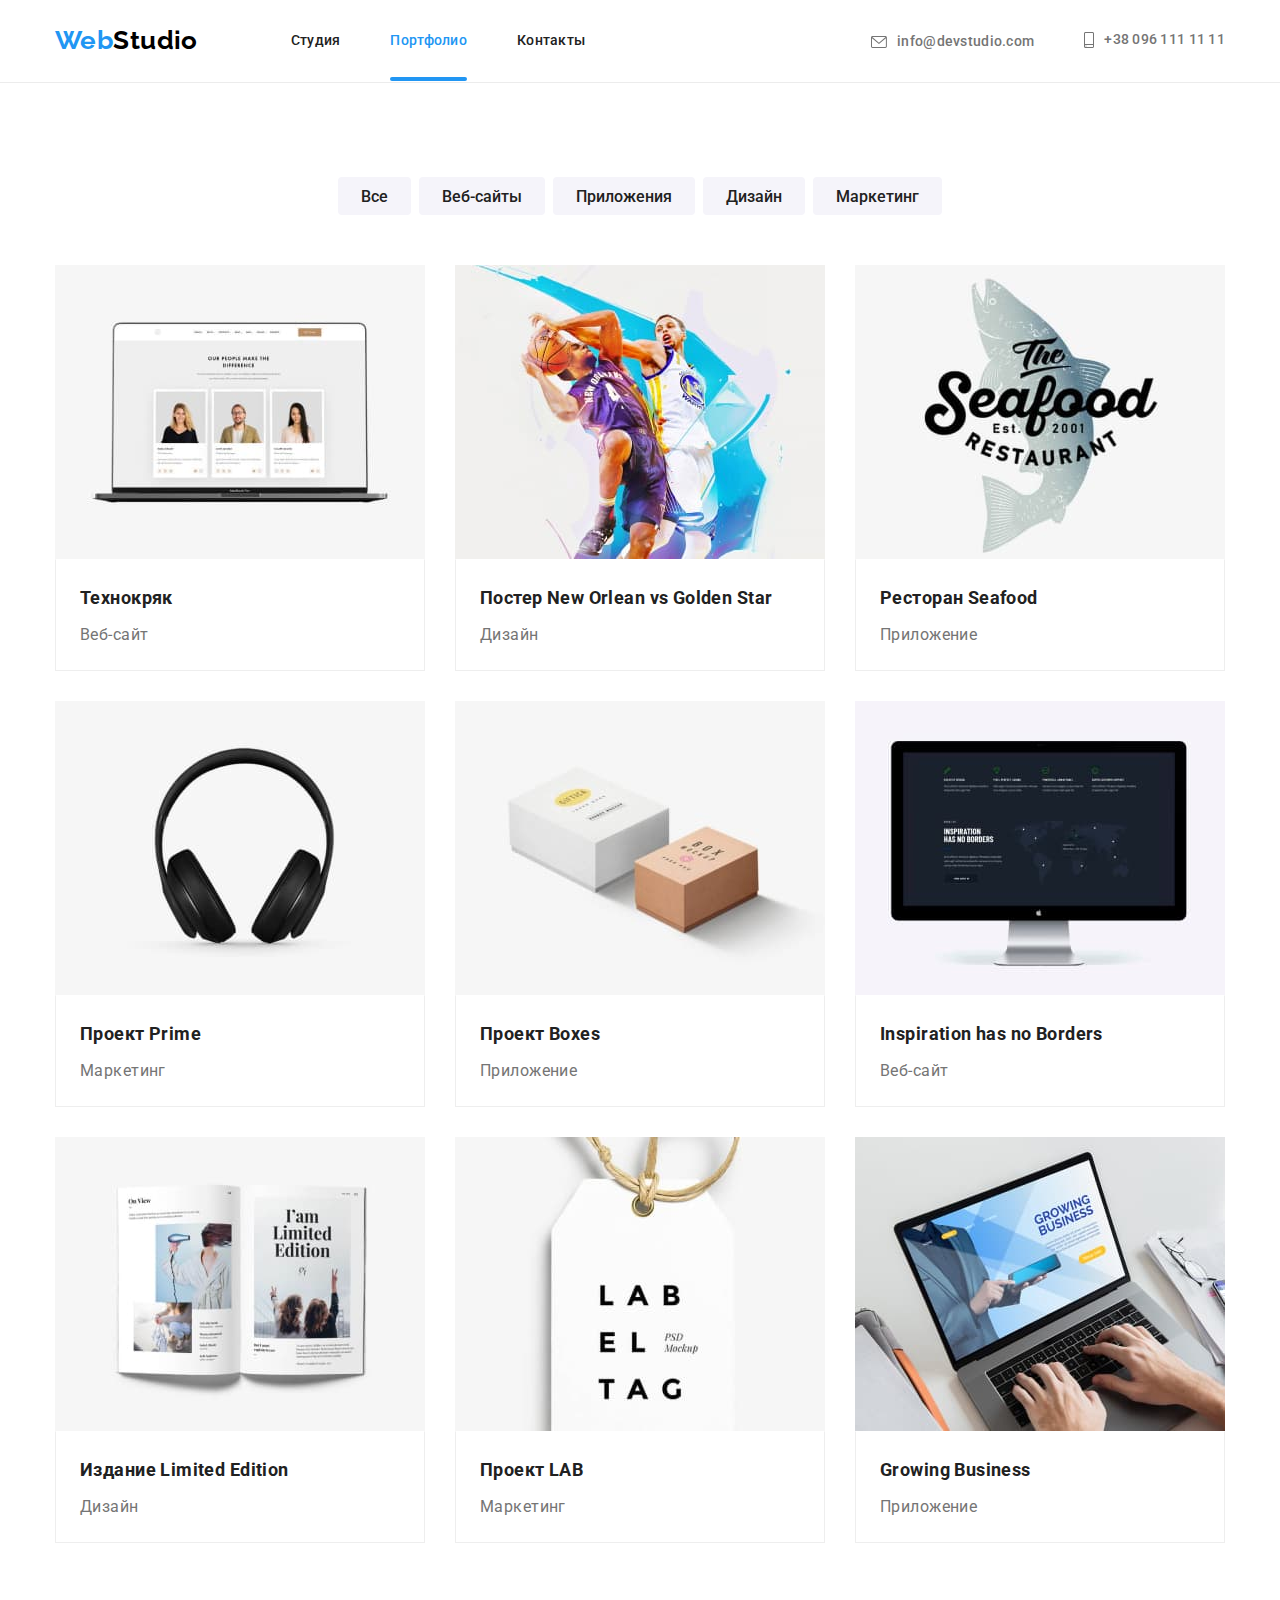
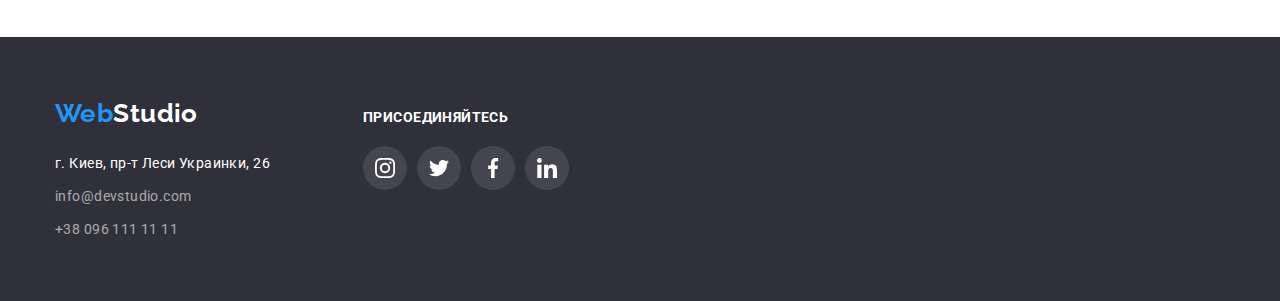
==== portfolio.html @ 41b69fe1 "start" ====
<!DOCTYPE html>
<html lang="ru">
  <head>
    <meta charset="UTF-8" />
    <meta name="viewport" content="width=device-width, initial-scale=1.0" />
    <title>Portfolio</title>
    <link rel="preconnect" href="https://fonts.gstatic.com" />
    <link
      href="https://fonts.googleapis.com/css2?family=Raleway:wght@700&family=Roboto:wght@400;500;700;900&display=swap"
      rel="stylesheet"
    />
    <link
      rel="stylesheet"
      href="https://cdnjs.cloudflare.com/ajax/libs/modern-normalize/1.0.0/modern-normalize.min.css"
    />
    <link rel="stylesheet" href="./css/styles.css" />
  </head>
  <body>
    <header class="header-nav border-line">
      <!-- head, navigation -->
      <div class="container nav">
        <nav class="logo header">
          <a href="./index.html" class="link">
            <span class="logo-half">Web</span>Studio</a
          >
          <ul class="site-nav list">
            <li class="item"><a href="./index.html" class="link">Студия</a></li>
            <li class="item">
              <a href="./portfolio.html" class="link-current">Портфолио</a>
            </li>
            <li class="item"><a href="#" class="link">Контакты</a></li>
          </ul>
        </nav>
        <ul class="contact-info">
          <li class="item">
            <a href="mailto:info@devstudio.com" class="link">
              <svg class="icon-contact" width="16" height="12">
                <use href="./images/sprite.svg#envelope"></use>
              </svg>
              info@devstudio.com</a
            >
          </li>
          <li class="item">
            <a href="tel:+380961111111" class="link">
              <svg class="icon-contact" width="10" height="16">
                <use href="./images/sprite.svg#smartphone"></use>
              </svg>
              +38 096 111 11 11
            </a>
          </li>
        </ul>
      </div>
    </header>
    <main>
      <!-- Buttons -->
      <section class="projects">
        <div class="container">
          <h1 class="visually-hidden">Портфолио</h1>
          <ul class="buttons-menu">
            <li class="item">
              <button class="button" type="button">Все</button>
            </li>
            <li class="item">
              <button class="button" type="button">Веб-сайты</button>
            </li>
            <li class="item">
              <button class="button" type="button">Приложения</button>
            </li>
            <li class="item">
              <button class="button" type="button">Дизайн</button>
            </li>
            <li class="item">
              <button class="button" type="button">Маркетинг</button>
            </li>
          </ul>
          <h2 class="visually-hidden">Проекты</h2>
          <ul class="projects-list">
            <li class="item">
              <a href="#" class="link">
                <div class="card">
                  <img
                    src="./images-portfolio/img-1.jpg"
                    alt="Технокряк"
                    width="370"
                  />
                  <div class="card-overlay">
                    <p>
                      Технокряк это современная площадка распространения
                      коронавируса. Компании используют эту платформу для
                      цифрового шпионажа и атак на защищённые сервера
                      конкурентов.
                    </p>
                  </div>
                </div>

                <div class="project-text">
                  <h3 class="project-title">Технокряк</h3>
                  <p class="project-category">Веб-сайт</p>
                </div>
              </a>
            </li>
            <li class="item">
              <a href="#" class="link">
                <div class="card">
                  <img
                    src="./images-portfolio/img-2.jpg"
                    alt="Постер New Orlean vs Golden Star"
                    width="370"
                  />
                  <div class="card-overlay">
                    <p>
                      Технокряк это современная площадка распространения
                      коронавируса. Компании используют эту платформу для
                      цифрового шпионажа и атак на защищённые сервера
                      конкурентов.
                    </p>
                  </div>
                </div>

                <div class="project-text">
                  <h3 class="project-title">
                    Постер New Orlean vs Golden Star
                  </h3>
                  <p class="project-category">Дизайн</p>
                </div>
              </a>
            </li>
            <li class="item">
              <a href="#" class="link">
                <div class="card">
                  <img
                    src="./images-portfolio/img-3.jpg"
                    alt="Ресторан Seafood"
                    width="370"
                  />
                  <div class="card-overlay">
                    <p>
                      Технокряк это современная площадка распространения
                      коронавируса. Компании используют эту платформу для
                      цифрового шпионажа и атак на защищённые сервера
                      конкурентов.
                    </p>
                  </div>
                </div>
                <div class="project-text">
                  <h3 class="project-title">Ресторан Seafood</h3>
                  <p class="project-category">Приложение</p>
                </div></a
              >
            </li>
            <li class="item">
              <a href="#" class="link"></a>
              <a href="#" class="link">
                <div class="card">
                  <img
                    src="./images-portfolio/img-4.jpg"
                    alt="Проект Prime"
                    width="370"
                  />
                  <div class="card-overlay">
                    <p>
                      Технокряк это современная площадка распространения
                      коронавируса. Компании используют эту платформу для
                      цифрового шпионажа и атак на защищённые сервера
                      конкурентов.
                    </p>
                  </div>
                </div>

                <div class="project-text">
                  <h3 class="project-title">Проект Prime</h3>
                  <p class="project-category">Маркетинг</p>
                </div>
              </a>
            </li>
            <li class="item">
              <a href="#" class="link">
                <div class="card">
                  <img
                    src="./images-portfolio/img-5.jpg"
                    alt="Проект Boxes"
                    width="370"
                  />
                  <div class="card-overlay">
                    <p>
                      Технокряк это современная площадка распространения
                      коронавируса. Компании используют эту платформу для
                      цифрового шпионажа и атак на защищённые сервера
                      конкурентов.
                    </p>
                  </div>
                </div>
                <div class="project-text">
                  <h3 class="project-title">Проект Boxes</h3>
                  <p class="project-category">Приложение</p>
                </div>
              </a>
            </li>
            <li class="item">
              <a href="#" class="link">
                <div class="card">
                  <img
                    src="./images-portfolio/img-6.jpg"
                    alt="Inspiration has no Borders"
                    width="370"
                  />
                  <div class="card-overlay">
                    <p>
                      Технокряк это современная площадка распространения
                      коронавируса. Компании используют эту платформу для
                      цифрового шпионажа и атак на защищённые сервера
                      конкурентов.
                    </p>
                  </div>
                </div>

                <div class="project-text">
                  <h3 class="project-title">Inspiration has no Borders</h3>
                  <p class="project-category">Веб-сайт</p>
                </div>
              </a>
            </li>
            <li class="item">
              <a href="#" class="link">
                <div class="card">
                  <img
                    src="./images-portfolio/img-7.jpg"
                    alt="Издание Limited Edition"
                    width="370"
                  />
                  <div class="card-overlay">
                    <p>
                      Технокряк это современная площадка распространения
                      коронавируса. Компании используют эту платформу для
                      цифрового шпионажа и атак на защищённые сервера
                      конкурентов.
                    </p>
                  </div>
                </div>
                <div class="project-text">
                  <h3 class="project-title">Издание Limited Edition</h3>
                  <p class="project-category">Дизайн</p>
                </div>
              </a>
            </li>
            <li class="item">
              <a href="#" class="link">
                <div class="card">
                  <img
                    src="./images-portfolio/img-8.jpg"
                    alt="Проект LAB"
                    width="370"
                  />
                  <div class="card-overlay">
                    <p>
                      Технокряк это современная площадка распространения
                      коронавируса. Компании используют эту платформу для
                      цифрового шпионажа и атак на защищённые сервера
                      конкурентов.
                    </p>
                  </div>
                </div>
                <div class="project-text">
                  <h3 class="project-title">Проект LAB</h3>
                  <p class="project-category">Маркетинг</p>
                </div>
              </a>
            </li>
            <li class="item">
              <a href="#" class="link">
                <div class="card">
                  <img
                    src="./images-portfolio/img-9.jpg"
                    alt="Growing Business"
                    width="370"
                  />
                  <div class="card-overlay">
                    <p>
                      Технокряк это современная площадка распространения
                      коронавируса. Компании используют эту платформу для
                      цифрового шпионажа и атак на защищённые сервера
                      конкурентов.
                    </p>
                  </div>
                </div>
                <div class="project-text">
                  <h3 class="project-title">Growing Business</h3>
                  <p class="project-category">Приложение</p>
                </div>
              </a>
            </li>
          </ul>
        </div>
      </section>
    </main>
    <!-- Footer: contacts info -->
    <footer class="footer">
      <div class="container network">
        <div class="logo-address">
          <a href="./index.html" class="logo">
            <span class="logo-half">Web</span>Studio</a
          >
          <address class="address">
            г. Киев, пр-т Леси Украинки, 26
            <a href="mailto:info@devstudio.com" class="link"
              >info@devstudio.com</a
            >
            <a href="tel:+380961111111" class="link">+38 096 111 11 11</a>
          </address>
        </div>
        <div class="join-us">
          <p>присоединяйтесь</p>
          <ul class="social-links footer">
            <li>
              <a class="link" href="#">
                <svg class="icon-socials" width="20" height="20">
                  <use href="./images/sprite.svg#instagram"></use>
                </svg>
              </a>
            </li>
            <li>
              <a class="link" href="#">
                <svg class="icon-socials" width="20" height="20">
                  <use href="./images/sprite.svg#twitter"></use>
                </svg>
              </a>
            </li>
            <li>
              <a class="link" href="#">
                <svg class="icon-socials" width="20" height="20">
                  <use href="./images/sprite.svg#facebook"></use>
                </svg>
              </a>
            </li>
            <li>
              <a class="link" href="#">
                <svg class="icon-socials" width="20" height="20">
                  <use href="./images/sprite.svg#linkedin"></use>
                </svg>
              </a>
            </li>
          </ul>
        </div>
      </div>
    </footer>
  </body>
</html>
---- css/styles.css ----
:root {
  --accent-color: #2196f3;
  --title-color: #212121;
  --text-color: #757575;
  --basic-white: #ffffff;
  --basic-black: #000000;
  --team-button-bgr: #f5f4fa;
  --footer-hero-bgr: #2f303a;
  --head-border-line: #ececec;
  --projects-border-line: #eeeeee;
  --icons-color: #afb1b8;
}

.container {
  width: 1200px;
  padding-left: 15px;
  padding-right: 15px;
  margin-left: auto;
  margin-right: auto;
}

ul {
  list-style: none;
  margin: 0;
  padding: 0;
}

a.link,
.link-current {
  text-decoration: none;
}

body {
  color: var(--text-color);
  font-family: "Roboto", sans-serif;
  font-weight: 400;
  letter-spacing: 0.03em;
  font-size: 14px;
  line-height: 1.72;
}

h1,
h2,
h3,
p,
a {
  margin: 0;
}

.visually-hidden {
  position: absolute;
  width: 1px;
  height: 1px;
  margin: -1px;
  border: 0;
  padding: 0;

  white-space: nowrap;
  clip-path: inset(100%);
  clip: rect(0 0 0 0);
  overflow: hidden;
}

/* logo header+footer*/
.nav {
  display: flex;
}
.logo.header a {
  display: inline-flex;
  align-items: center;
}

.header-nav {
  background-color: var(--basic-white);
}
.header-nav.border-line {
  border-bottom: 1px solid var(--head-border-line);
}

.logo:focus,
.footer a:focus {
  color: none;
}

.logo > .link,
.footer .logo {
  color: var(--basic-black);
  text-decoration: none;
  font-family: "Raleway", sans-serif;
  font-weight: 700;
  font-size: 26px;
  line-height: 1.29;
}

.logo {
  display: flex;
  align-items: center;
}

.logo .logo-half,
.footer .logo-half {
  color: var(--accent-color);
}

/* navigation links */

.site-nav {
  display: flex;
  margin-left: 93px;
}
/* у первого елемента нет соседа справа, селектор не применяется */
.site-nav.list .item + .item {
  margin-left: 50px;
}

/* То же самое из конспекта: отступы у всех кроме посл елемента */
/* .site-nav.item:not(:last-child) {
  margin-right: 50px;
} */

.site-nav a {
  display: inline-flex;
  padding-top: 32px;
  padding-bottom: 32px;

  font-weight: 500;
  font-size: 14px;
  line-height: 1.14;
  letter-spacing: 0.02em;
}

.site-nav .link {
  color: var(--title-color);

  transition: color 250ms cubic-bezier(0.4, 0, 0.2, 1);
}

.contact-info {
  display: inline-flex;
  align-items: baseline;
  margin: 0;
  margin-left: auto;
  padding: 0;
}

.contact-info .item:not(:last-child) {
  margin-right: 50px;
}
.contact-info .link {
  display: inline-flex;
  align-items: center;
  padding-top: 32px;
  padding-bottom: 32px;

  font-weight: 500;
  line-height: 1.14;
  letter-spacing: 0.02em;
  color: var(--text-color);

  transition: color 250ms cubic-bezier(0.4, 0, 0.2, 1);
}

.icon-contact {
  margin-right: 10px;
  fill: currentColor;
}

.site-nav .link:hover,
.site-nav .link:focus,
.site-nav .link-current,
.contact-info .link:hover,
.contact-info .link:focus {
  color: var(--accent-color);
}

.link-current {
  position: relative;
}

.link-current::after {
  content: "";
  position: absolute;
  display: block;
  left: 0;
  bottom: 0;
  margin: 0;

  width: 100%;
  height: 4px;
  background-color: var(--accent-color);
  border-radius: 2px;
}

/* hero */
.hero {
  max-width: 1600px;
  display: block;
  background: var(--footer-hero-bgr);
  text-align: center;
  padding-top: 200px;
  padding-bottom: 200px;
  margin: 0 auto;

  background-image: linear-gradient(
      to right,
      rgba(47, 48, 58, 0.4),
      rgba(47, 48, 58, 0.4)
    ),
    url(../images/Overlay.jpg);
  background-repeat: no-repeat;
  background-position: center;
  background-size: cover;
}

.hero .link {
  transition: color 250ms cubic-bezier(0.4, 0, 0.2, 1);
}

.hero-title {
  margin: 0;
  margin-bottom: 30px;

  color: var(--basic-white);
  font-weight: 900;
  font-size: 44px;
  line-height: 1.36;
  letter-spacing: 0.06em;
  text-transform: uppercase;
}

.hero a {
  display: inline-block;
  border-radius: 4px;
  padding: 10px 32px;
  margin-top: 0;
  margin-bottom: 0;

  color: var(--basic-white);
  font-weight: 700;
  font-size: 16px;
  line-height: 1.87;
  letter-spacing: 0.06em;

  background: var(--accent-color);
  box-shadow: 0px 4px 4px rgba(0, 0, 0, 0.15);
}

.backdrop {
  position: fixed;
  width: 100%;
  height: 100%;
  left: 0;
  top: 0;

  background-color: rgba(0, 0, 0, 0.2);

  opacity: 1;
  transition: opacity 250ms cubic-bezier(0.4, 0, 0.2, 1);
}
.backdrop.is-hidden {
  opacity: 0;
  pointer-events: none;
}
.backdrop.is-hidden .modal {
  transform: translate(-50%, -50%) scale(0);
}

.modal {
  position: absolute;
  top: 50%;
  left: 50%;
  transform: translate(-50%, -50%) scale(1);
  transition: transform 250ms cubic-bezier(0.4, 0, 0.2, 1);
  padding: 30px;
  width: 528px;
  height: 581px;

  background-color: var(--basic-white);
  box-shadow: 0px 1px 3px rgba(0, 0, 0, 0.12), 0px 1px 1px rgba(0, 0, 0, 0.14),
    0px 2px 1px rgba(0, 0, 0, 0.2);
  border-radius: 4px;
}

.modal p {
  margin-top: 10px;
}

.button-close {
  position: absolute;
  top: 8px;
  right: 8px;
  width: 30px;
  height: 30px;
  border: 1px solid rgba(0, 0, 0, 0.1);
  border-radius: 50%;
  font-weight: 700;
  text-align: center;
}

.hero .link:hover,
.hero .link:focus {
  color: var(--basic-white);
}

/* Titles */
.title {
  display: block;
  margin-top: 0;
  margin-bottom: 50px;
  padding: 0;

  color: var(--title-color);
  font-weight: 700;
  font-size: 36px;
  line-height: 1.17;
  text-align: center;
  letter-spacing: 0.03em;
}

/* Features */
.features,
.services {
  padding-top: 94px;
  background-color: var(--basic-white);
}

.services {
  padding-bottom: 94px;
}

img {
  display: block;
}

.subtitle {
  margin-top: 0;
  margin-bottom: 10px;
  color: var(--title-color);
  font-size: 14px;
  font-weight: 700;
  line-height: 1.14;
  text-transform: uppercase;
}

.features p {
  margin-top: 0;
  margin-bottom: 0;
}

/* Flex + wrap: features, services, team */

.feature-list,
.services-list,
.team-list {
  display: flex;
  flex-wrap: wrap;
  margin: 0;
}

.feature-item {
  width: 270px;
}

.services-item {
  width: 370px;
}

.feature-item,
.services-item,
.team-item {
  margin-right: 30px;
}

.feature-item:last-child,
.services-item:last-child,
.team-item:last-child {
  margin-right: 0;
}

.icon-features {
  display: flex;
  justify-content: center;
  align-items: center;
  height: 120px;

  margin-bottom: 30px;
  background: var(--team-button-bgr);
  border-radius: 4px;
}

/* Services: text over the picture */

.offers {
  position: relative;
}

.offer-item {
  position: absolute;
  bottom: 0;
  left: 0;
  width: 100%;
  height: 70px;
  padding: 27px 82px;
  background-color: rgba(47, 48, 58, 0.8);
}

.offer-item p {
  color: var(--basic-white);
  text-transform: uppercase;
  font-weight: 700;
  line-height: 1.14;
}

/* Team */
.team {
  padding-top: 94px;
  padding-bottom: 94px;

  background-color: var(--team-button-bgr);
}

.team-item {
  width: 270px;
  background: var(--basic-white);
  box-shadow: 0px 1px 3px rgba(0, 0, 0, 0.12), 0px 1px 1px rgba(0, 0, 0, 0.14),
    0px 2px 1px rgba(0, 0, 0, 0.2);
  border-radius: 0px 0px 4px 4px;
}

.name-position {
  min-width: 76px;
  padding-top: 30px;
  padding-bottom: 30px;
  padding-left: 32px;
  padding-right: 32px;
  text-align: center;
}

.names {
  margin-bottom: 10px;

  color: var(--title-color);
  font-weight: 700;
  font-size: 16px;
  line-height: 1.19;
}
.job {
  font-size: 16px;
  line-height: 1.19;
  margin-bottom: 16px;
}

.social-links {
  display: flex;
  justify-content: space-between;
  align-items: center;
}

.social-links .link {
  display: flex;
  justify-content: center;
  align-items: center;
  width: 44px;
  height: 44px;
  border-radius: 50%;
  color: var(--icons-color);
  background-color: var(--basic-white);
  transition: color 250ms cubic-bezier(0.4, 0, 0.2, 1),
    background-color 250ms cubic-bezier(0.4, 0, 0.2, 1);
}

.social-links.footer .link {
  color: var(--basic-white);
  background-color: rgba(255, 255, 255, 0.1);

  transition: background-color 250ms cubic-bezier(0.4, 0, 0.2, 1);
}

.social-links .link:hover,
.social-links .link:focus {
  color: var(--basic-white);
  background-color: var(--accent-color);
}

.social-links.footer a.link:hover {
  background-color: var(--accent-color);
}

.icon-socials {
  fill: currentColor;
}

/* Clients */

.clients .title {
  padding-top: 94px;
}

.clients-list {
  display: flex;
  padding-bottom: 94px;
  align-items: center;
  width: 170px;
}

.clients-list .item + .item {
  margin-left: 30px;
}

.clients-list .link {
  display: flex;
  justify-content: center;
  align-items: center;
  width: 170px;
  height: 90px;

  border: 1px solid var(--icons-color);
  border-radius: 4px;

  color: var(--icons-color);

  transition: color 250ms cubic-bezier(0.4, 0, 0.2, 1),
    border 250ms cubic-bezier(0.4, 0, 0.2, 1);
}

.clients-list .link:hover,
.clients-list .link:focus {
  color: var(--accent-color);
  border: 1px solid var(--accent-color);
}

.icon-clients {
  fill: currentColor;
}

/* Footer */
footer {
  display: flex;
  margin-bottom: 0;
  padding-top: 60px;
  padding-bottom: 60px;
  background-color: var(--footer-hero-bgr);
}

.footer .logo {
  padding: 0;
  color: var(--basic-white);
}

.address {
  display: flex;
  flex-direction: column;
  margin-top: 20px;
  color: var(--basic-white);
  font-style: normal;
}

.address a {
  margin-top: 9px;
  text-decoration: none;
  font-size: 14px;
  color: rgb(255, 255, 255, 0.6);

  transition: color 250ms cubic-bezier(0.4, 0, 0.2, 1);
}

.address a:hover,
.address a:focus {
  color: var(--accent-color);
}

.container.network {
  display: flex;
  align-items: baseline;
}

.join-us {
  display: block;
  justify-content: center;

  margin-left: 93px;
  width: 206px;
  text-transform: uppercase;
  line-height: 1.14;
  font-weight: 700;
  color: var(--basic-white);
}

.social-links.footer {
  display: flex;
  margin-top: 20px;
}

/* Portfolio */
.projects {
  padding-top: 94px;
  margin-bottom: 0;
  padding-bottom: 94px;
}

.buttons-menu .button {
  display: inline-block;
  border: 1px solid transparent;
  min-width: 73px;
  height: 38px;
  padding: 6px 22px;
  border-radius: 4px;

  color: var(--title-color);
  background-color: var(--team-button-bgr);
  font-family: Roboto, sans-serif;
  font-weight: 500;
  font-size: 16px;
  line-height: 1.63;
}

.projects .buttons-menu {
  display: flex;
  flex-wrap: wrap;
  justify-content: center;
  margin-bottom: 50px;
}

.buttons-menu .item + .item {
  margin-left: 8px;
}
.button {
  box-shadow: 0 0 0;
  transition: background-color 250ms cubic-bezier(0.4, 0, 0.2, 1),
    color 250ms cubic-bezier(0.4, 0, 0.2, 1),
    box-shadow 250ms cubic-bezier(0.4, 0, 0.2, 1);
}

.button:focus,
.button:hover {
  background-color: var(--accent-color);
  box-shadow: 0px 3px 1px rgba(0, 0, 0, 0.1), 0px 1px 2px rgba(0, 0, 0, 0.08),
    0px 2px 2px rgba(0, 0, 0, 0.12);
  color: var(--basic-white);
}

.projects-list .link:focus,
.projects-list .link:hover {
  box-shadow: 0px 1px 1px rgba(0, 0, 0, 0.12), 0px 4px 4px rgba(0, 0, 0, 0.06),
    1px 4px 6px rgba(0, 0, 0, 0.16);
}

.projects-list .link {
  display: block;
  transition: box-shadow 250ms cubic-bezier(0.4, 0, 0.2, 1);

  padding: 0;
  margin: 0;
}

.project-text {
  padding: 20px 24px;
  margin: 0;
  border: 1px solid var(--projects-border-line);
  border-top: 1px solid transparent;
}

.project-title {
  margin: 0;

  color: var(--title-color);
  font-weight: 700;
  font-size: 18px;
  line-height: 2;
}

.project-category {
  margin: 0;
  margin-top: 4px;

  color: var(--text-color);
  font-size: 16px;
  line-height: 1.88;
}

.projects-list {
  display: flex;
  flex-wrap: wrap;
  justify-content: center;
  margin: 0;
  padding: 0;
}

.projects-list .item {
  width: calc((100% - 60px) / 3);
  margin-right: 30px;
  margin-bottom: 30px;
}

.projects-list .item:nth-child(3n) {
  margin-right: 0;
}

.projects-list .item:nth-last-child(-n + 3) {
  margin-bottom: 0;
}
.projects-list .link:hover .card-overlay {
  transform: translateY(0);
}

.card {
  position: relative;
  overflow: hidden;
}

.card-overlay {
  position: absolute;
  transform: translateY(100%);
  transition: transform 250ms cubic-bezier(0.4, 0, 0.2, 1);

  padding: 63px 24px;
  top: 0;
  left: 0;
  width: 100%;
  height: 100%;

  background-color: rgba(33, 150, 243, 0.9);
}

.card-overlay p {
  font-size: 18px;
  color: var(--basic-white);
}
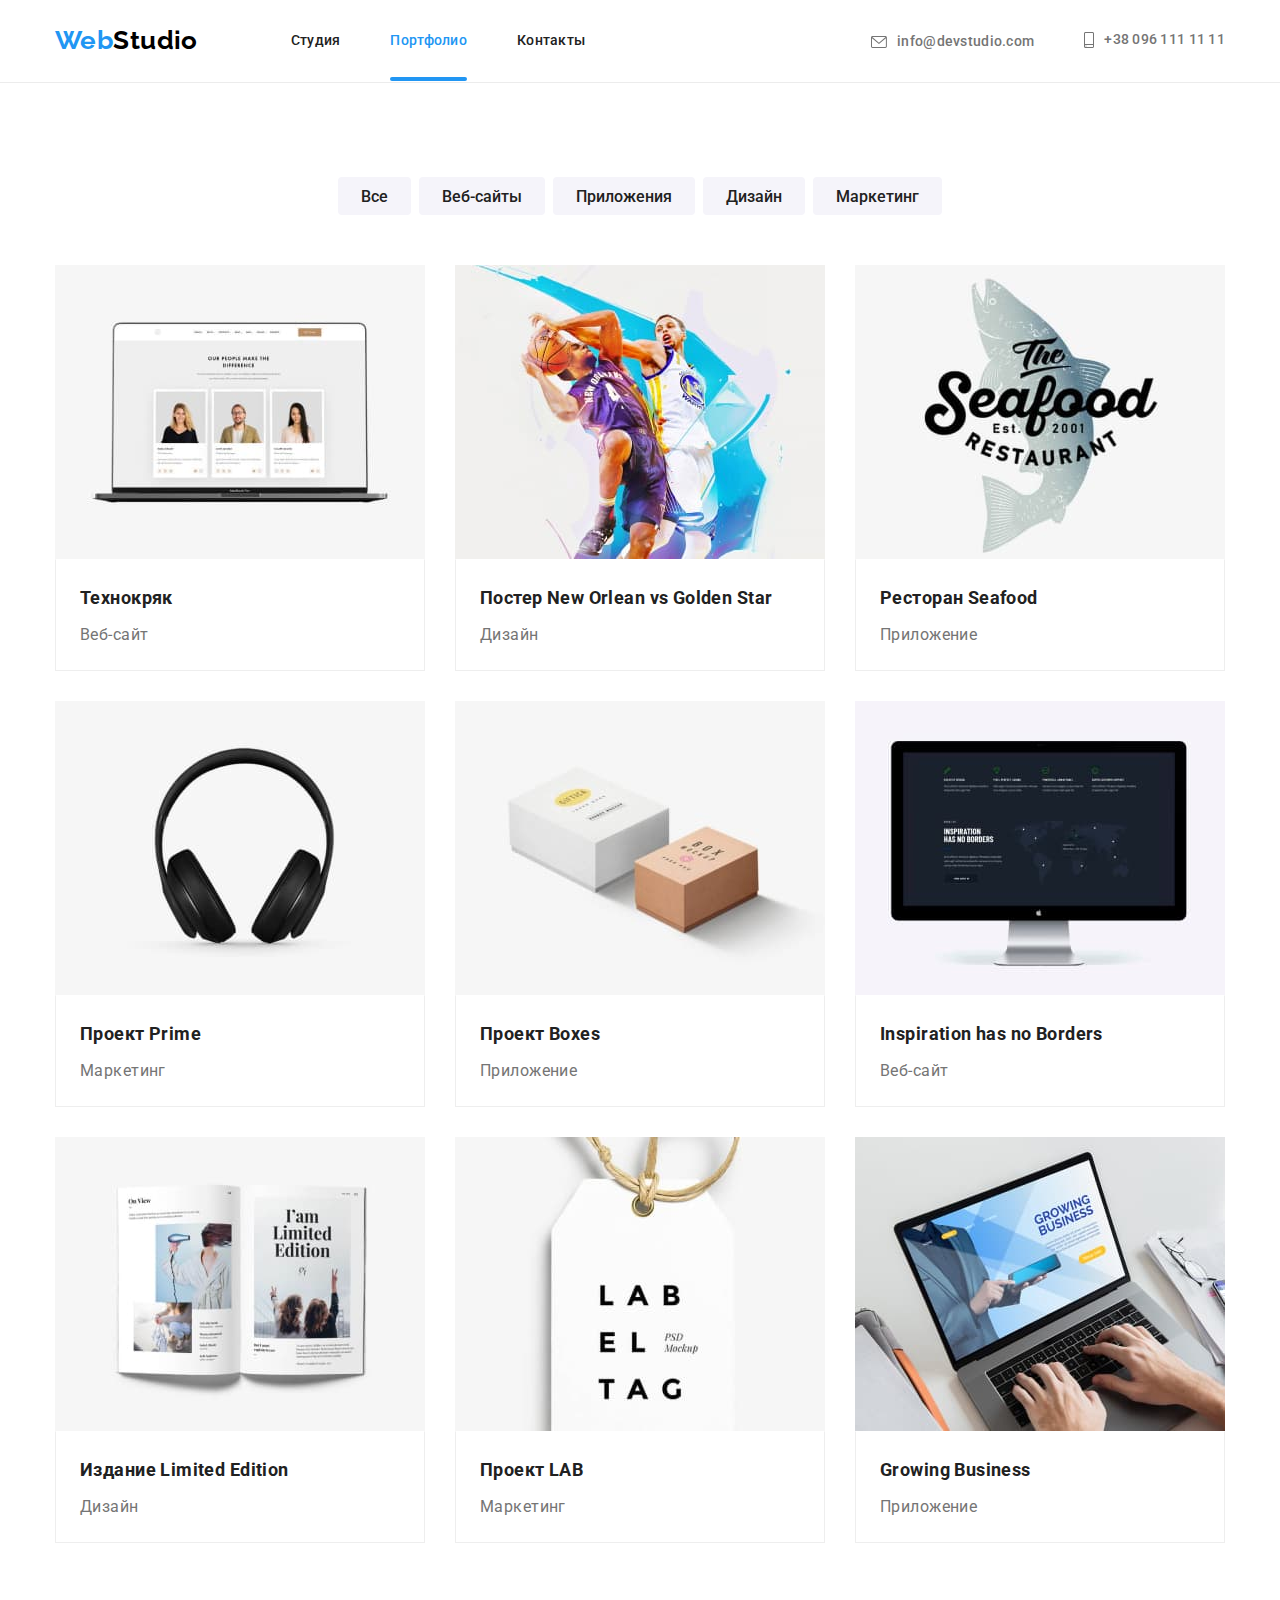
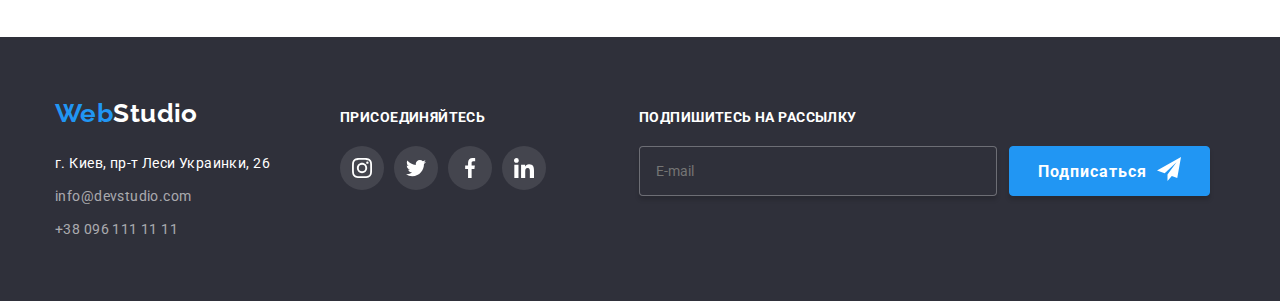
==== commit b8c3e5ed: "changed" ====
--- a/portfolio.html
+++ b/portfolio.html
@@ -341,6 +341,25 @@
             </li>
           </ul>
         </div>
+        <div class="subscription">
+          <p>подпишитесь на рассылку</p>
+          <div class="subscription-wrap">
+            <label class="subscription-field">
+              <input
+                type="email"
+                class="subscription-input"
+                name="email"
+                placeholder="E-mail"
+              />
+            </label>
+            <button class="subscription-submit" type="submit">
+              Подписаться
+              <svg class="icon-send" width="24" height="24">
+                <use href="./images/sprite.svg#icon-send"></use>
+              </svg>
+            </button>
+          </div>
+        </div>
       </div>
     </footer>
   </body>
--- a/css/styles.css
+++ b/css/styles.css
@@ -9,6 +9,7 @@
   --head-border-line: #ececec;
   --projects-border-line: #eeeeee;
   --icons-color: #afb1b8;
+  --input-border: rgba(33, 33, 33, 0.2);
 }
 
 .container {
@@ -228,7 +229,8 @@
   text-transform: uppercase;
 }
 
-.hero a {
+.hero .link,
+.subscription-submit {
   display: inline-block;
   border-radius: 4px;
   padding: 10px 32px;
@@ -266,12 +268,11 @@
 }
 
 .modal {
-  position: absolute;
+  position: relative;
   top: 50%;
   left: 50%;
   transform: translate(-50%, -50%) scale(1);
   transition: transform 250ms cubic-bezier(0.4, 0, 0.2, 1);
-  padding: 30px;
   width: 528px;
   height: 581px;
 
@@ -281,24 +282,151 @@
   border-radius: 4px;
 }
 
-.modal p {
-  margin-top: 10px;
-}
-
 .button-close {
   position: absolute;
+  display: flex;
   top: 8px;
   right: 8px;
+
+  align-items: center;
+  justify-content: center;
   width: 30px;
   height: 30px;
+
+  border-radius: 50%;
   border: 1px solid rgba(0, 0, 0, 0.1);
-  border-radius: 50%;
+  color: var(--basic-black);
+  background-color: var(--basic-white);
+}
+
+.button-close:hover .close-icon,
+.button-close:focus .close-icon {
+  fill: var(--accent-color);
+}
+.close-icon {
+  position: absolute;
+  fill: currentColor;
+}
+
+.modal-title {
+  padding-top: 40px;
+  padding-right: 40px;
+  padding-left: 40px;
+  margin: 0;
+  margin-bottom: 12px;
+
+  font-size: 20px;
   font-weight: 700;
-  text-align: center;
-}
-
-.hero .link:hover,
-.hero .link:focus {
+  line-height: 1.15;
+  color: var(--title-color);
+}
+
+.place-order-form {
+  width: 100%;
+  height: 342px;
+  margin: 0;
+  margin-bottom: 20px;
+
+  padding-left: 40px;
+  padding-right: 40px;
+}
+
+.form-field {
+  position: relative;
+  display: flex;
+  flex-direction: column;
+  margin-bottom: 10px;
+}
+
+.form-field:last-child {
+  margin-bottom: 20px;
+}
+
+.form-label {
+  margin-bottom: 4px;
+  line-height: 1.17;
+
+  text-align: left;
+}
+.form-input {
+  height: 40px;
+  padding-left: 40px;
+  border-radius: 4px;
+  border: 1px solid var(--input-border);
+}
+
+.form-icon {
+  position: absolute;
+  display: inline-flex;
+  bottom: 11px;
+  left: 12px;
+  margin-right: 12px;
+}
+
+.form-input.comment {
+  display: inline-block;
+  width: 100%;
+  height: 120px;
+  padding: 12px 16px;
+  resize: none;
+}
+
+.agreement {
+  position: relative;
+  display: block;
+  margin-bottom: 30px;
+
+  padding-left: 12px;
+  padding-right: 12px;
+}
+
+.checkbox {
+  position: absolute;
+  width: 1px;
+  height: 1px;
+  overflow: hidden;
+  clip: rect(0 0 0 0);
+}
+
+.agreement-text {
+  display: inline-block;
+}
+
+.terms {
+  color: var(--accent-color);
+}
+
+.link.submit {
+  border: 1px solid transparent;
+
+  box-shadow: 0 0 0;
+  transition: box-shadow 250ms cubic-bezier(0.4, 0, 0.2, 1);
+}
+
+.form-input:focus ~ .form-icon {
+  fill: var(--accent-color);
+}
+
+.link.submit:hover,
+.link.submit:focus {
+  box-shadow: 0px 4px 4px rgba(0, 0, 0, 0.15);
+}
+
+.checkbox-icon {
+  position: absolute;
+  left: 0;
+  top: 4px;
+  background-color: var(--basic-white);
+  border-radius: 2px;
+  border: 2px solid var(--title-color);
+}
+
+.agreement input:checked + .checkbox-icon {
+  background-color: var(--accent-color);
+  border: 2px solid var(--accent-color);
+}
+
+.hero .link:hover {
   color: var(--basic-white);
 }
 
@@ -574,21 +702,63 @@
   align-items: baseline;
 }
 
-.join-us {
+.join-us,
+.subscription {
   display: block;
   justify-content: center;
 
-  margin-left: 93px;
-  width: 206px;
   text-transform: uppercase;
   line-height: 1.14;
   font-weight: 700;
   color: var(--basic-white);
 }
 
+.join-us {
+  width: 206px;
+  margin-left: 70px;
+}
+
 .social-links.footer {
   display: flex;
   margin-top: 20px;
+}
+
+.subscription {
+  position: relative;
+  width: 570px;
+  margin-left: 93px;
+}
+
+.subscription-wrap {
+  display: flex;
+  margin-top: 20px;
+}
+
+.subscription-input {
+  width: 358px;
+  height: 50px;
+  margin-right: 12px;
+
+  border: 1px solid rgba(255, 255, 255, 0.3);
+  box-shadow: 0px 4px 4px rgba(0, 0, 0, 0.15);
+  border-radius: 4px;
+
+  color: rgba(255, 255, 255, 0.6);
+  background-color: var(--footer-hero-bgr);
+
+  padding-top: 15px;
+  padding-bottom: 15px;
+  padding-left: 16px;
+}
+
+.subscription-submit {
+  display: flex;
+  padding: 10px 28px;
+  height: 50px;
+  border: 1px solid var(--accent-color);
+}
+.icon-send {
+  margin-left: 10px;
 }
 
 /* Portfolio */
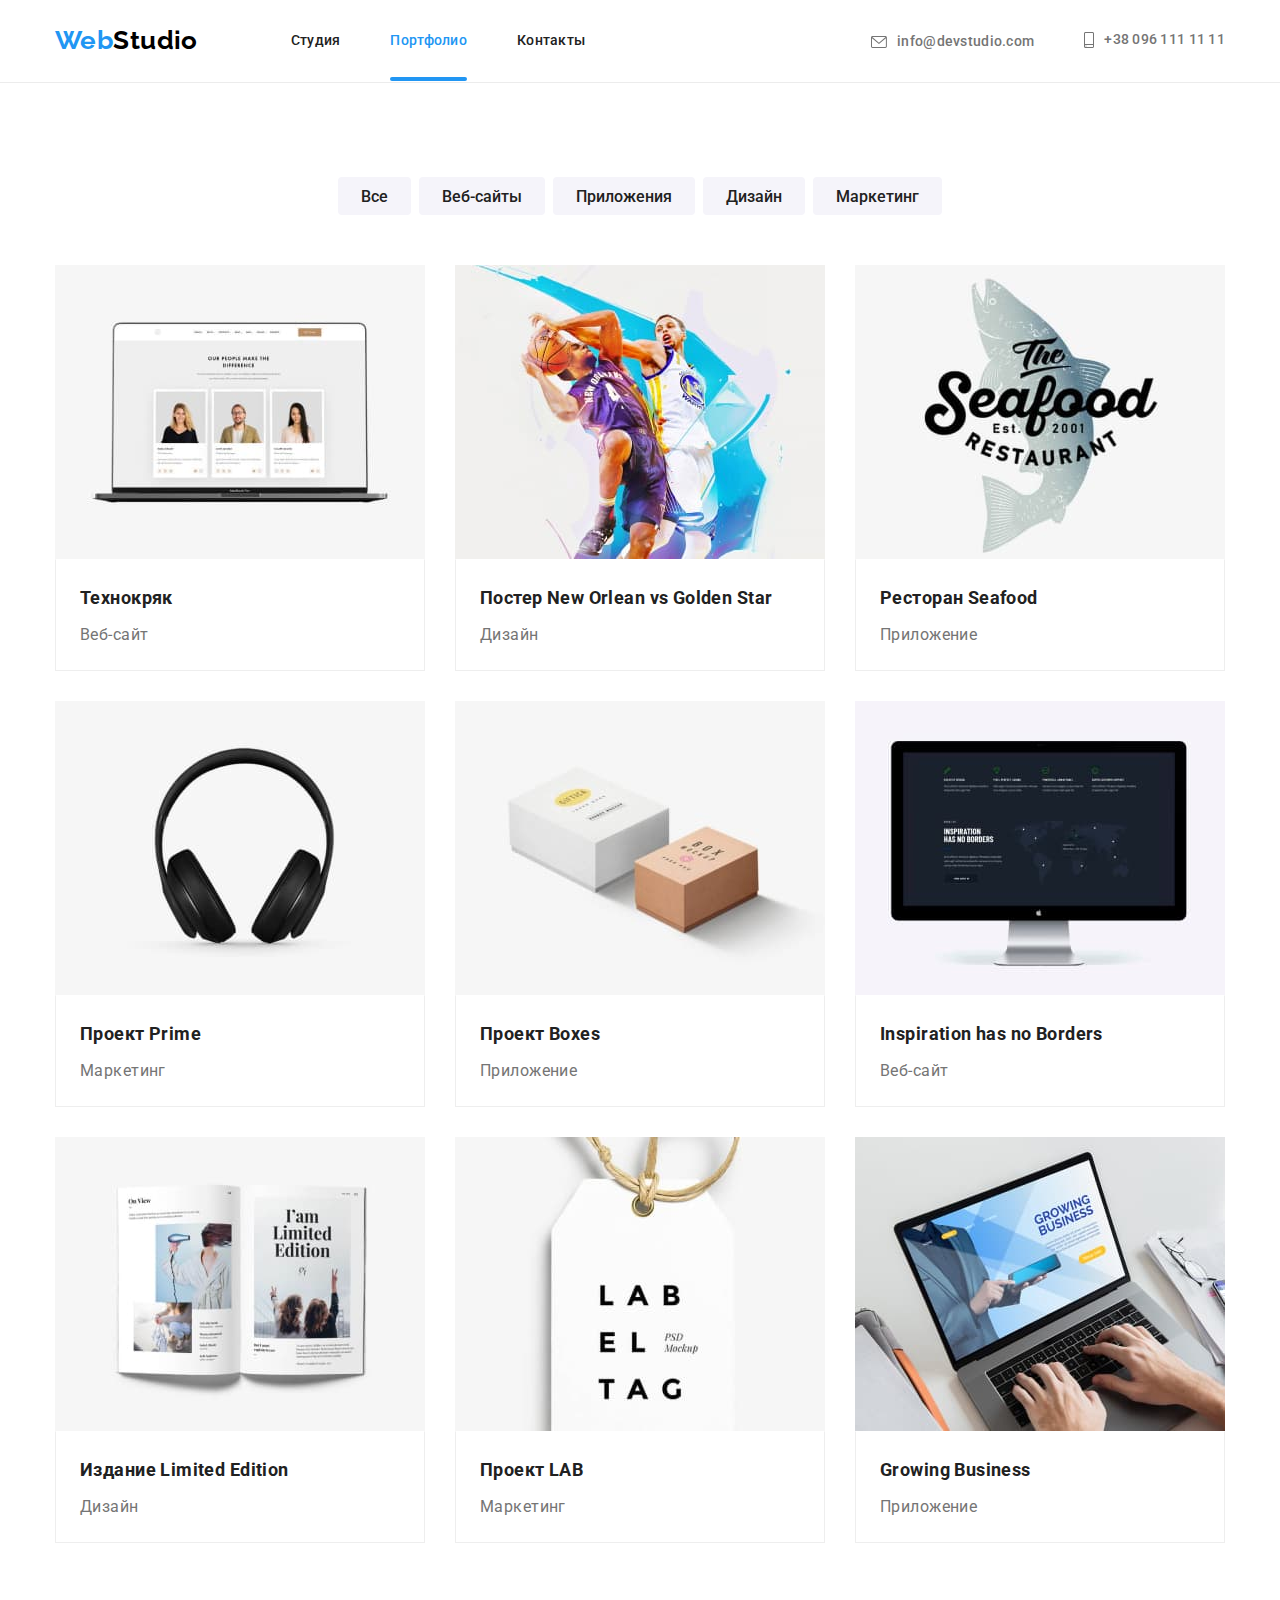
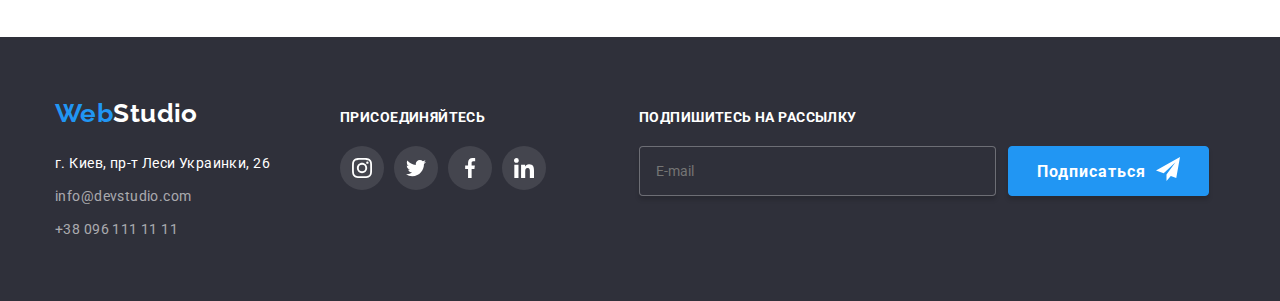
==== commit 2811ebc4: "Update portfolio.html" ====
--- a/portfolio.html
+++ b/portfolio.html
@@ -341,24 +341,25 @@
             </li>
           </ul>
         </div>
-        <div class="subscription">
+         <div class="subscription">
           <p>подпишитесь на рассылку</p>
-          <div class="subscription-wrap">
-            <label class="subscription-field">
-              <input
-                type="email"
-                class="subscription-input"
-                name="email"
-                placeholder="E-mail"
-              />
-            </label>
+          <form class="subscription-form" autocomplete="off">
+            <input
+              type="email"
+              class="subscription-input"
+              name="email"
+              maxlength="45"
+              placeholder="E-mail"
+            />
+
             <button class="subscription-submit" type="submit">
               Подписаться
               <svg class="icon-send" width="24" height="24">
                 <use href="./images/sprite.svg#icon-send"></use>
               </svg>
             </button>
-          </div>
+          </form>
+        </div>
         </div>
       </div>
     </footer>
--- a/css/styles.css
+++ b/css/styles.css
@@ -297,6 +297,9 @@
   border: 1px solid rgba(0, 0, 0, 0.1);
   color: var(--basic-black);
   background-color: var(--basic-white);
+
+  fill: var(--basic-black);
+  transition: fill 250ms cubic-bezier(0.4, 0, 0.2, 1);
 }
 
 .button-close:hover .close-icon,
@@ -348,11 +351,15 @@
 
   text-align: left;
 }
+
 .form-input {
+  outline: none;
   height: 40px;
   padding-left: 40px;
   border-radius: 4px;
   border: 1px solid var(--input-border);
+
+  transition: border 250ms cubic-bezier(0.4, 0, 0.2, 1);
 }
 
 .form-icon {
@@ -361,6 +368,9 @@
   bottom: 11px;
   left: 12px;
   margin-right: 12px;
+  fill: var(--basic-black);
+
+  transition: fill 250ms cubic-bezier(0.4, 0, 0.2, 1);
 }
 
 .form-input.comment {
@@ -376,8 +386,7 @@
   display: block;
   margin-bottom: 30px;
 
-  padding-left: 12px;
-  padding-right: 12px;
+  padding-left: 28px;
 }
 
 .checkbox {
@@ -392,6 +401,31 @@
   display: inline-block;
 }
 
+.agreement-text::after {
+  position: absolute;
+  content: "";
+  display: inline-block;
+
+  left: 12px;
+  top: 4px;
+
+  width: 16px;
+  height: 15px;
+
+  border: 2px solid var(--title-color);
+  border-radius: 2px;
+  transition: all 250ms cubic-bezier(0.4, 0, 0.2, 1);
+}
+
+.checkbox:checked ~ .agreement-text::after {
+  border: 2px solid var(--accent-color);
+  background-color: var(--accent-color);
+  background-image: url(../images/icon-checkbox.svg);
+
+  background-size: contain;
+  background-origin: border-box;
+}
+
 .terms {
   color: var(--accent-color);
 }
@@ -405,6 +439,10 @@
 
 .form-input:focus ~ .form-icon {
   fill: var(--accent-color);
+}
+
+.form-input:focus {
+  border: 1px solid var(--accent-color);
 }
 
 .link.submit:hover,
@@ -414,20 +452,19 @@
 
 .checkbox-icon {
   position: absolute;
-  left: 0;
+  left: 12px;
   top: 4px;
   background-color: var(--basic-white);
   border-radius: 2px;
   border: 2px solid var(--title-color);
+
+  transition: background-color 250ms cubic-bezier(0.4, 0, 0.2, 1),
+    border 250ms cubic-bezier(0.4, 0, 0.2, 1);
 }
 
 .agreement input:checked + .checkbox-icon {
   background-color: var(--accent-color);
   border: 2px solid var(--accent-color);
-}
-
-.hero .link:hover {
-  color: var(--basic-white);
 }
 
 /* Titles */
@@ -729,7 +766,7 @@
   margin-left: 93px;
 }
 
-.subscription-wrap {
+.subscription-form {
   display: flex;
   margin-top: 20px;
 }
@@ -746,9 +783,7 @@
   color: rgba(255, 255, 255, 0.6);
   background-color: var(--footer-hero-bgr);
 
-  padding-top: 15px;
-  padding-bottom: 15px;
-  padding-left: 16px;
+  padding: 15px 16px;
 }
 
 .subscription-submit {
